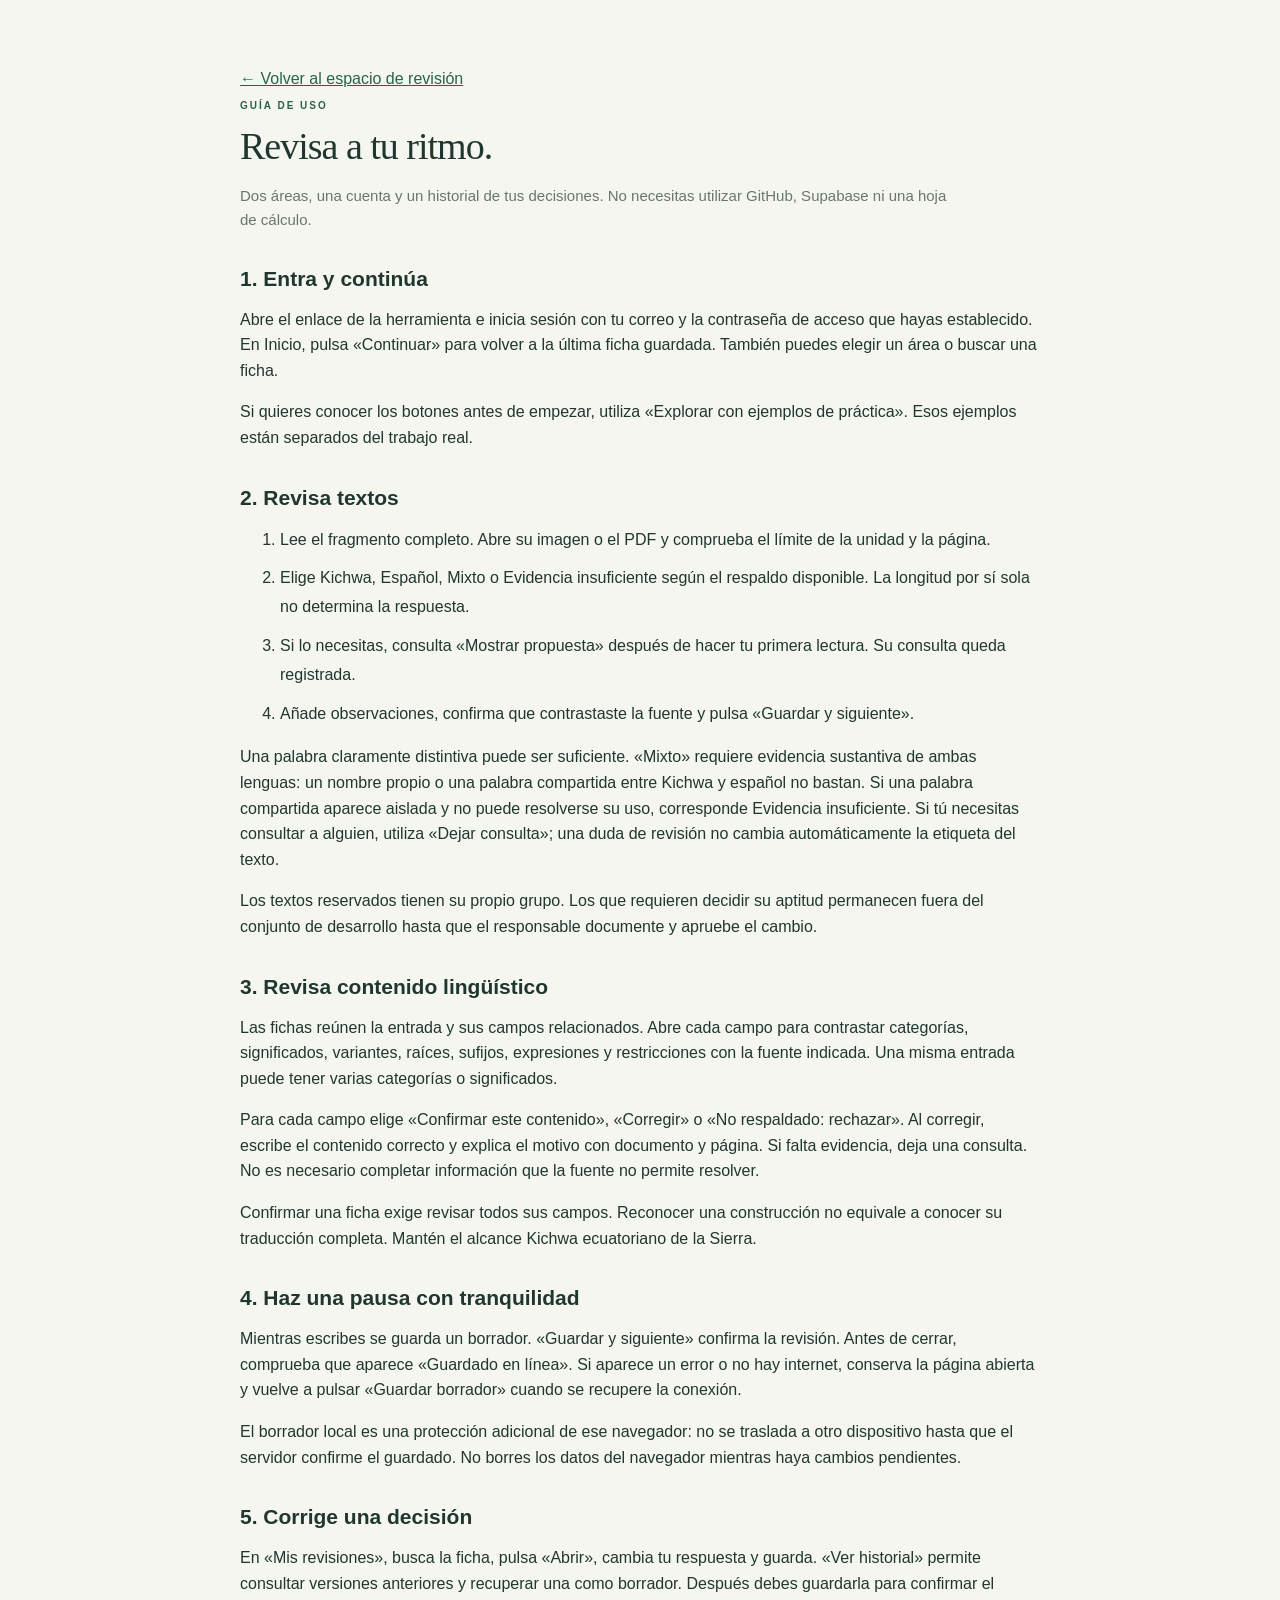
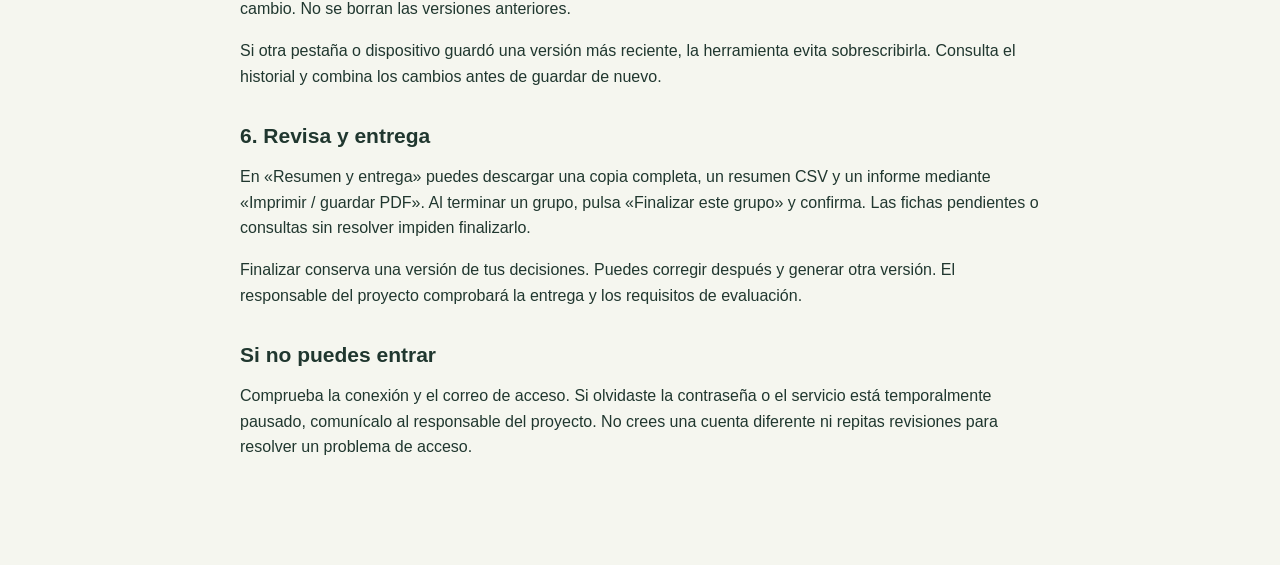
==== docs/guia.html @ c793f95c "Añadir interfaz de revisión con borradores, historial y acceso privado" ====
<!doctype html><html lang="es"><head><meta charset="utf-8"><meta name="viewport" content="width=device-width,initial-scale=1"><title>Cómo revisar · Kichwa</title><link rel="stylesheet" href="styles.css"></head><body><main class="guide"><a href="index.html">← Volver al espacio de revisión</a><p class="eyebrow">GUÍA DE USO</p><h1>Revisa a tu ritmo.</h1><p class="lead">Dos áreas, una cuenta y un historial de tus decisiones. No necesitas utilizar GitHub, Supabase ni una hoja de cálculo.</p><section><h2>1. Entra y continúa</h2><p>Abre el enlace de la herramienta e inicia sesión con tu correo y la contraseña de acceso que hayas establecido. En Inicio, pulsa «Continuar» para volver a la última ficha guardada. También puedes elegir un área o buscar una ficha.</p><p>Si quieres conocer los botones antes de empezar, utiliza «Explorar con ejemplos de práctica». Esos ejemplos están separados del trabajo real.</p></section><section><h2>2. Revisa textos</h2><ol><li>Lee el fragmento completo. Abre su imagen o el PDF y comprueba el límite de la unidad y la página.</li><li>Elige Kichwa, Español, Mixto o Evidencia insuficiente según el respaldo disponible. La longitud por sí sola no determina la respuesta.</li><li>Si lo necesitas, consulta «Mostrar propuesta» después de hacer tu primera lectura. Su consulta queda registrada.</li><li>Añade observaciones, confirma que contrastaste la fuente y pulsa «Guardar y siguiente».</li></ol><p>Una palabra claramente distintiva puede ser suficiente. «Mixto» requiere evidencia sustantiva de ambas lenguas: un nombre propio o una palabra compartida entre Kichwa y español no bastan. Si una palabra compartida aparece aislada y no puede resolverse su uso, corresponde Evidencia insuficiente. Si tú necesitas consultar a alguien, utiliza «Dejar consulta»; una duda de revisión no cambia automáticamente la etiqueta del texto.</p><p>Los textos reservados tienen su propio grupo. Los que requieren decidir su aptitud permanecen fuera del conjunto de desarrollo hasta que el responsable documente y apruebe el cambio.</p></section><section><h2>3. Revisa contenido lingüístico</h2><p>Las fichas reúnen la entrada y sus campos relacionados. Abre cada campo para contrastar categorías, significados, variantes, raíces, sufijos, expresiones y restricciones con la fuente indicada. Una misma entrada puede tener varias categorías o significados.</p><p>Para cada campo elige «Confirmar este contenido», «Corregir» o «No respaldado: rechazar». Al corregir, escribe el contenido correcto y explica el motivo con documento y página. Si falta evidencia, deja una consulta. No es necesario completar información que la fuente no permite resolver.</p><p>Confirmar una ficha exige revisar todos sus campos. Reconocer una construcción no equivale a conocer su traducción completa. Mantén el alcance Kichwa ecuatoriano de la Sierra.</p></section><section><h2>4. Haz una pausa con tranquilidad</h2><p>Mientras escribes se guarda un borrador. «Guardar y siguiente» confirma la revisión. Antes de cerrar, comprueba que aparece «Guardado en línea». Si aparece un error o no hay internet, conserva la página abierta y vuelve a pulsar «Guardar borrador» cuando se recupere la conexión.</p><p>El borrador local es una protección adicional de ese navegador: no se traslada a otro dispositivo hasta que el servidor confirme el guardado. No borres los datos del navegador mientras haya cambios pendientes.</p></section><section><h2>5. Corrige una decisión</h2><p>En «Mis revisiones», busca la ficha, pulsa «Abrir», cambia tu respuesta y guarda. «Ver historial» permite consultar versiones anteriores y recuperar una como borrador. Después debes guardarla para confirmar el cambio. No se borran las versiones anteriores.</p><p>Si otra pestaña o dispositivo guardó una versión más reciente, la herramienta evita sobrescribirla. Consulta el historial y combina los cambios antes de guardar de nuevo.</p></section><section><h2>6. Revisa y entrega</h2><p>En «Resumen y entrega» puedes descargar una copia completa, un resumen CSV y un informe mediante «Imprimir / guardar PDF». Al terminar un grupo, pulsa «Finalizar este grupo» y confirma. Las fichas pendientes o consultas sin resolver impiden finalizarlo.</p><p>Finalizar conserva una versión de tus decisiones. Puedes corregir después y generar otra versión. El responsable del proyecto comprobará la entrega y los requisitos de evaluación.</p></section><section><h2>Si no puedes entrar</h2><p>Comprueba la conexión y el correo de acceso. Si olvidaste la contraseña o el servicio está temporalmente pausado, comunícalo al responsable del proyecto. No crees una cuenta diferente ni repitas revisiones para resolver un problema de acceso.</p></section></main></body></html>
---- docs/styles.css ----
@import url('./type.css');
:root{--ink:#20372f;--muted:#68776e;--green:#28624d;--mint:#eaf1ea;--line:#dce3d9;--paper:#fffefb;--bg:#f5f6ef;--amber:#91612a;--danger:#a43b3b;font-family:Segoe UI,Arial,sans-serif;color:var(--ink);background:var(--bg);font-synthesis:none}*{box-sizing:border-box}body{margin:0}button,input,select,textarea{font:inherit}button,a,input,select,textarea{touch-action:manipulation}button{cursor:pointer}button:disabled{opacity:.55;cursor:wait}button:focus-visible,a:focus-visible,input:focus-visible,textarea:focus-visible,select:focus-visible{outline:3px solid #c09444;outline-offset:3px}button{border:1px solid var(--line);background:white;border-radius:9px;padding:11px 17px;color:var(--ink);font-weight:600}button:hover:not(:disabled){background:#edf1e8}a{color:var(--green)}.skip{position:absolute;top:-70px;padding:14px;background:white;z-index:20}.skip:focus{top:0}.app-shell{display:grid;grid-template-columns:250px 1fr;min-height:100vh}.sidebar{background:#fdfdf7;border-right:1px solid var(--line);padding:36px 22px;display:flex;flex-direction:column;position:sticky;top:0;height:100vh}.brand{display:flex;gap:12px;align-items:center;font-size:25px;font-weight:650;letter-spacing:-1px}.brand small{display:block;font-size:9px;letter-spacing:1.8px;color:var(--muted);margin-top:5px}.brand-mark{background:var(--green);color:#fffce9;font-family:Georgia,serif;font-size:32px;padding:5px 11px;border-radius:14px 3px 14px 3px}.side-label{font-size:10px;letter-spacing:1.5px;color:var(--muted);margin:50px 8px 14px}nav{display:grid;gap:7px}.nav{display:flex;align-items:center;text-align:left;gap:12px;border:0;background:none;font-size:16px;min-height:46px;padding:12px}.nav span{font-size:13px;line-height:1.5}.nav.active{background:var(--mint);color:var(--green)}.sidebar-bottom{margin-top:auto;font-size:12px;line-height:1.8;color:var(--muted);padding:25px 8px 0}.sidebar-bottom a{display:flex;justify-content:space-between;padding:15px 0;border-top:1px solid var(--line);text-decoration:none;font-weight:600}.sidebar-bottom button{width:100%;font-size:12px}.workspace{min-width:0}.topbar{min-height:78px;padding:20px 42px;border-bottom:1px solid var(--line);display:flex;gap:14px;align-items:center;justify-content:space-between;font-size:12px;color:var(--muted);background:#ffffff77}.status-wrap{display:flex;gap:20px;align-items:center;flex-wrap:wrap}#save-status{color:var(--green);font-weight:600}#save-status.error{color:var(--danger)}main{max-width:1450px;margin:auto;padding:44px 42px 60px}h1{font-family:Georgia,serif;font-weight:400;font-size:38px;letter-spacing:-1px;line-height:1.2;margin:8px 0 14px}h2{font-size:21px;font-weight:600;margin:0 0 15px}h3{font-size:16px;margin:0 0 12px}p{line-height:1.6}.eyebrow{font-size:10px;letter-spacing:2px;text-transform:uppercase;color:var(--green);font-weight:700}.lead{color:var(--muted);font-size:15px;max-width:720px;margin:0 0 30px}.hero{display:flex;justify-content:space-between;gap:30px;align-items:center;margin-bottom:30px}.hero-decoration{height:110px;width:110px;flex-shrink:0;border-radius:50%;border:1px solid #a3b79f;position:relative;background:repeating-linear-gradient(135deg,transparent 0 13px,#bdcbb444 14px 15px)}.hero-decoration:after{content:'✓';position:absolute;font-size:48px;top:19px;left:36px;color:var(--green)}.cards{display:grid;grid-template-columns:1fr 1fr;gap:22px}.card{background:var(--paper);border:1px solid var(--line);border-radius:15px;padding:27px}.work-card{position:relative;min-height:256px;display:flex;flex-direction:column}.work-card .card-icon{width:43px;height:43px;display:grid;place-items:center;background:var(--mint);border-radius:11px;color:var(--green);font:24px Georgia;margin-bottom:22px}.work-card p{font-size:14px;color:var(--muted);margin:0 0 24px;max-width:400px}.work-card button{align-self:flex-start;margin-top:auto}.primary{background:var(--green);color:white;border-color:var(--green)}.primary:hover:not(:disabled){background:#174b39}.secondary{background:transparent}.subtle{border:0;background:none;font-size:13px;padding:8px;color:var(--green)}.metrics{display:flex;gap:38px;padding:25px 0;margin:10px 0 23px;border-bottom:1px solid var(--line);flex-wrap:wrap}.metric strong{font-size:29px;font-weight:500;display:block}.metric span{color:var(--muted);font-size:12px}.resume{margin-top:24px;display:flex;justify-content:space-between;align-items:center;gap:20px;background:#e8eee1}.resume p{font-size:13px;color:var(--muted);margin:5px 0 0}.pill{font-size:11px;padding:5px 9px;border-radius:30px;background:var(--mint);color:var(--green);white-space:nowrap}.pill.warning{background:#f5ebd8;color:var(--amber)}.toolbar{display:flex;gap:12px;align-items:end;flex-wrap:wrap;margin:23px 0}.toolbar label{font-size:12px;color:var(--muted)}input,select,textarea{border:1px solid #cbd5c8;border-radius:8px;background:white;padding:11px;color:var(--ink);max-width:100%}label input,label select{display:block;margin-top:6px;width:100%}.toolbar label:first-child{flex:1;min-width:200px}textarea{width:100%;min-height:96px;resize:vertical;line-height:1.6}table{width:100%;border-collapse:collapse;font-size:13px;text-align:left}th{color:var(--muted);font-weight:500;background:#f4f5ee}th,td{padding:14px 16px;border-bottom:1px solid var(--line)}td:first-child{font-weight:600}.table-wrap{overflow:auto;border:1px solid var(--line);border-radius:12px;background:var(--paper)}.review-head{display:flex;justify-content:space-between;align-items:center;gap:15px;margin:0 0 22px}.review-grid{display:grid;grid-template-columns:minmax(0,1.1fr) minmax(320px,.9fr);gap:23px;align-items:start}.fragment{font-family:Georgia,serif;font-size:23px;line-height:1.7;white-space:pre-wrap;overflow-wrap:anywhere;border-left:3px solid #d9b773;padding:13px 0 13px 20px;margin:22px 0}.source-meta{font-size:12px;color:var(--muted);line-height:1.8}.evidence{width:100%;max-height:460px;object-fit:contain;background:white;border:1px solid var(--line);margin-top:15px;cursor:zoom-in}fieldset{border:0;padding:0;margin:20px 0}legend{font-weight:600;font-size:14px;margin-bottom:14px}.choices{display:grid;grid-template-columns:1fr 1fr;gap:9px}.choice{display:flex;align-items:center;gap:9px;padding:13px 10px;border:1px solid var(--line);border-radius:8px;font-size:13px;cursor:pointer}.choice:has(input:checked){background:var(--mint);border-color:var(--green)}.choice input{margin:0;width:16px;height:16px;accent-color:var(--green)}.hint{font-size:12px;color:var(--muted);line-height:1.7}.check{display:flex;align-items:start;gap:10px;font-size:13px;line-height:1.6;margin:18px 0}.check input{margin-top:4px;accent-color:var(--green)}.review-actions{display:flex;flex-wrap:wrap;gap:9px;margin-top:22px;border-top:1px solid var(--line);padding-top:20px}.proposal{margin-top:17px;padding:14px;background:#f5f2e6;border-radius:9px;font-size:13px}.empty{text-align:center;padding:55px 20px}.empty p{color:var(--muted)}.progress{height:6px;background:#e3e9dd;border-radius:20px;margin:12px 0;overflow:hidden}.progress span{display:block;background:var(--green);height:100%;width:var(--progress,0)}.component{border:1px solid var(--line);border-radius:10px;margin:12px 0;overflow:hidden}.component summary{padding:16px;cursor:pointer;font-size:13px;background:#f9faf4;font-weight:600}.component .inner{padding:16px}.fields{display:grid;grid-template-columns:minmax(100px,.35fr) 1fr;font-size:12px;gap:9px 15px;margin:0 0 18px;overflow-wrap:anywhere}.fields dt{color:var(--muted)}.fields dd{margin:0;white-space:pre-wrap}.component label{font-size:12px;display:block;margin:12px 0 5px}.login{max-width:460px;margin:30px auto}.login label{display:block;font-size:13px;margin:20px 0}.login button{width:100%}.banner,#alert{padding:15px 22px;border-left:4px solid #c39a4b;background:#fcf0d9;color:#65481d;font-size:13px;line-height:1.6}#alert{margin:15px 42px 0}footer{margin:0 42px;padding:20px 0;border-top:1px solid var(--line);display:flex;justify-content:space-between;font-size:11px;color:var(--muted)}dialog{border:1px solid var(--line);border-radius:16px;max-width:850px;width:90%;max-height:85vh;padding:28px;color:var(--ink)}dialog::backdrop{background:#172c2666}dialog img{max-width:100%}dialog p{font-size:13px}.history-row{padding:15px 0;border-bottom:1px solid var(--line)}.history-row pre{white-space:pre-wrap;font-size:12px}.loading{padding:50px;font-size:16px;color:var(--muted)}.hidden,[hidden]{display:none!important}.row-buttons{display:flex;gap:8px}.notice{color:var(--amber);font-size:13px}.pagination{display:flex;justify-content:space-between;align-items:center;margin-top:20px;font-size:13px}.guide{max-width:860px;margin:40px auto;padding:30px}.guide section{margin:35px 0}.guide li{line-height:1.8;margin:10px 0}.report-actions{display:flex;gap:12px;flex-wrap:wrap;margin:24px 0}
@media(max-width:1080px){.app-shell{grid-template-columns:210px 1fr}.sidebar{padding:28px 14px}main{padding:30px 25px}.topbar{padding:20px 25px}.review-grid{grid-template-columns:1fr}.cards{gap:16px}.card{padding:22px}.hero-decoration{display:none}}
@media(max-width:700px){.app-shell{display:block}.sidebar{position:static;height:auto;padding:18px;border-right:0;border-bottom:1px solid var(--line)}.brand{font-size:21px}.side-label,.sidebar-bottom p{display:none}nav{display:flex;overflow:auto;margin-top:16px;gap:5px}.nav{min-width:100px;padding:9px;justify-content:center}.nav span{font-size:11px}.sidebar-bottom{display:flex;padding:10px 0 0;gap:20px;align-items:center}.sidebar-bottom a{padding:0;border:0}.sidebar-bottom button{width:auto;padding:5px 10px}.topbar{padding:14px 18px;align-items:start}.status-wrap{gap:8px;justify-content:end}.topbar #identity{display:none}main{padding:26px 18px}.cards{grid-template-columns:1fr}.hero{margin-bottom:15px}h1{font-size:32px}.metrics{gap:22px}.metric strong{font-size:25px}.card{padding:20px}.review-head{align-items:start;flex-direction:column}.fragment{font-size:21px}.choices{grid-template-columns:1fr 1fr}.fields{grid-template-columns:1fr;gap:4px}.fields dd{margin-bottom:10px}.review-actions button{flex:1}.resume{align-items:start;flex-direction:column}footer{margin:0 18px;gap:12px}footer span{max-width:160px;text-align:right}#alert{margin:15px 18px}.guide{padding:15px}.table-wrap td,.table-wrap th{padding:12px}}
@media print{.sidebar,.topbar,footer,button,.report-actions,.toolbar,#alert{display:none!important}.app-shell{display:block}main{padding:0;max-width:none}.card{break-inside:avoid}.table-wrap{overflow:visible}body{background:white;color:black}h1{font-size:27px}.cards{display:block}.card{margin:15px 0}a{color:black}}
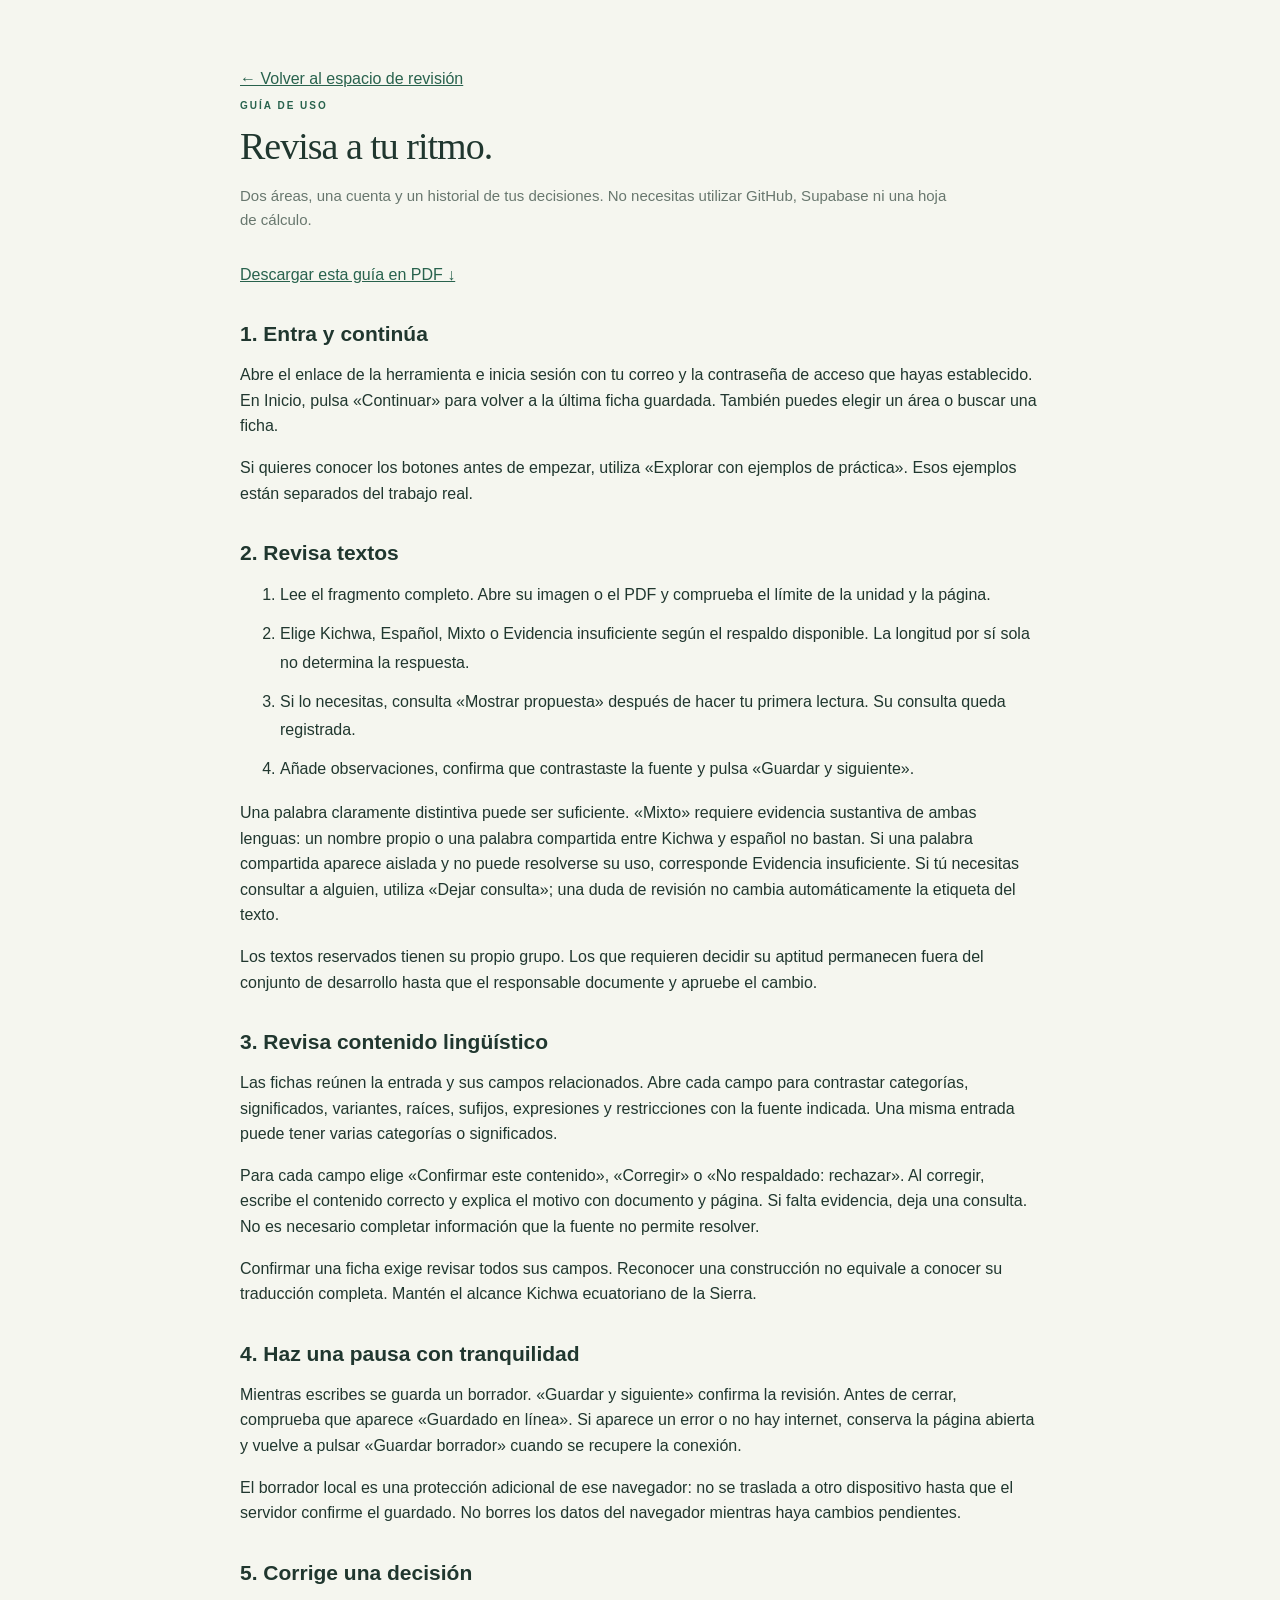
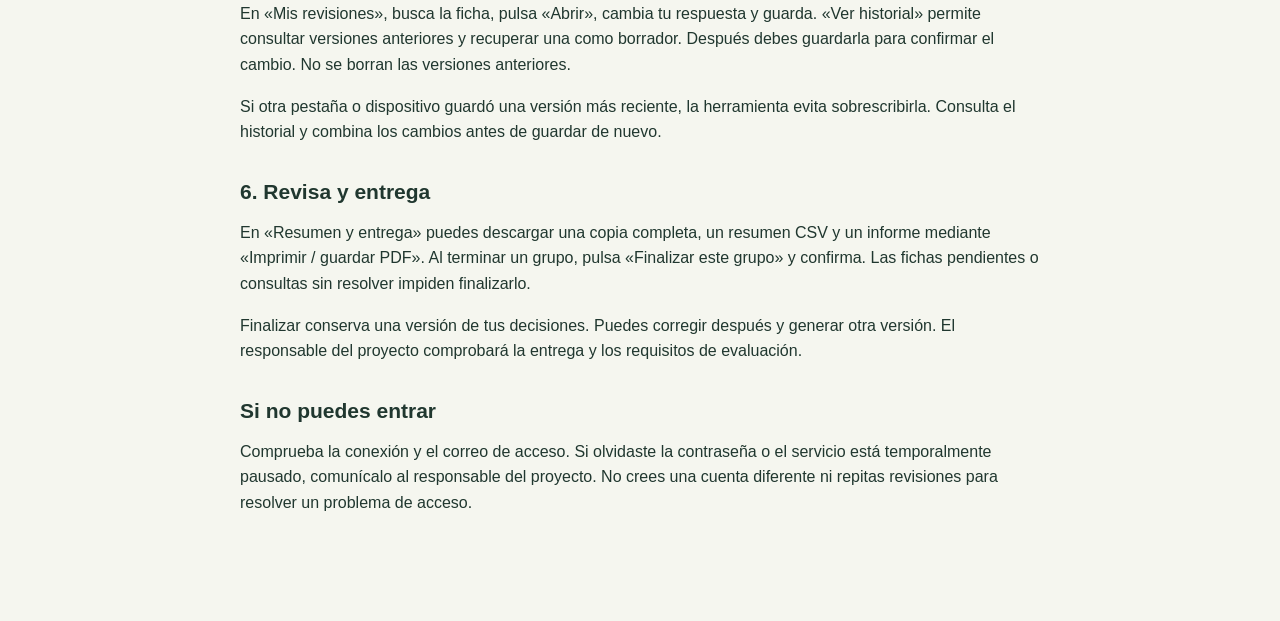
==== commit 7da83d8a: "Publicar guía PDF y documentación de la herramienta" ====
--- a/docs/guia.html
+++ b/docs/guia.html
@@ -1 +1 @@
-<!doctype html><html lang="es"><head><meta charset="utf-8"><meta name="viewport" content="width=device-width,initial-scale=1"><title>Cómo revisar · Kichwa</title><link rel="stylesheet" href="styles.css"></head><body><main class="guide"><a href="index.html">← Volver al espacio de revisión</a><p class="eyebrow">GUÍA DE USO</p><h1>Revisa a tu ritmo.</h1><p class="lead">Dos áreas, una cuenta y un historial de tus decisiones. No necesitas utilizar GitHub, Supabase ni una hoja de cálculo.</p><section><h2>1. Entra y continúa</h2><p>Abre el enlace de la herramienta e inicia sesión con tu correo y la contraseña de acceso que hayas establecido. En Inicio, pulsa «Continuar» para volver a la última ficha guardada. También puedes elegir un área o buscar una ficha.</p><p>Si quieres conocer los botones antes de empezar, utiliza «Explorar con ejemplos de práctica». Esos ejemplos están separados del trabajo real.</p></section><section><h2>2. Revisa textos</h2><ol><li>Lee el fragmento completo. Abre su imagen o el PDF y comprueba el límite de la unidad y la página.</li><li>Elige Kichwa, Español, Mixto o Evidencia insuficiente según el respaldo disponible. La longitud por sí sola no determina la respuesta.</li><li>Si lo necesitas, consulta «Mostrar propuesta» después de hacer tu primera lectura. Su consulta queda registrada.</li><li>Añade observaciones, confirma que contrastaste la fuente y pulsa «Guardar y siguiente».</li></ol><p>Una palabra claramente distintiva puede ser suficiente. «Mixto» requiere evidencia sustantiva de ambas lenguas: un nombre propio o una palabra compartida entre Kichwa y español no bastan. Si una palabra compartida aparece aislada y no puede resolverse su uso, corresponde Evidencia insuficiente. Si tú necesitas consultar a alguien, utiliza «Dejar consulta»; una duda de revisión no cambia automáticamente la etiqueta del texto.</p><p>Los textos reservados tienen su propio grupo. Los que requieren decidir su aptitud permanecen fuera del conjunto de desarrollo hasta que el responsable documente y apruebe el cambio.</p></section><section><h2>3. Revisa contenido lingüístico</h2><p>Las fichas reúnen la entrada y sus campos relacionados. Abre cada campo para contrastar categorías, significados, variantes, raíces, sufijos, expresiones y restricciones con la fuente indicada. Una misma entrada puede tener varias categorías o significados.</p><p>Para cada campo elige «Confirmar este contenido», «Corregir» o «No respaldado: rechazar». Al corregir, escribe el contenido correcto y explica el motivo con documento y página. Si falta evidencia, deja una consulta. No es necesario completar información que la fuente no permite resolver.</p><p>Confirmar una ficha exige revisar todos sus campos. Reconocer una construcción no equivale a conocer su traducción completa. Mantén el alcance Kichwa ecuatoriano de la Sierra.</p></section><section><h2>4. Haz una pausa con tranquilidad</h2><p>Mientras escribes se guarda un borrador. «Guardar y siguiente» confirma la revisión. Antes de cerrar, comprueba que aparece «Guardado en línea». Si aparece un error o no hay internet, conserva la página abierta y vuelve a pulsar «Guardar borrador» cuando se recupere la conexión.</p><p>El borrador local es una protección adicional de ese navegador: no se traslada a otro dispositivo hasta que el servidor confirme el guardado. No borres los datos del navegador mientras haya cambios pendientes.</p></section><section><h2>5. Corrige una decisión</h2><p>En «Mis revisiones», busca la ficha, pulsa «Abrir», cambia tu respuesta y guarda. «Ver historial» permite consultar versiones anteriores y recuperar una como borrador. Después debes guardarla para confirmar el cambio. No se borran las versiones anteriores.</p><p>Si otra pestaña o dispositivo guardó una versión más reciente, la herramienta evita sobrescribirla. Consulta el historial y combina los cambios antes de guardar de nuevo.</p></section><section><h2>6. Revisa y entrega</h2><p>En «Resumen y entrega» puedes descargar una copia completa, un resumen CSV y un informe mediante «Imprimir / guardar PDF». Al terminar un grupo, pulsa «Finalizar este grupo» y confirma. Las fichas pendientes o consultas sin resolver impiden finalizarlo.</p><p>Finalizar conserva una versión de tus decisiones. Puedes corregir después y generar otra versión. El responsable del proyecto comprobará la entrega y los requisitos de evaluación.</p></section><section><h2>Si no puedes entrar</h2><p>Comprueba la conexión y el correo de acceso. Si olvidaste la contraseña o el servicio está temporalmente pausado, comunícalo al responsable del proyecto. No crees una cuenta diferente ni repitas revisiones para resolver un problema de acceso.</p></section></main></body></html>
+<!doctype html><html lang="es"><head><meta charset="utf-8"><meta name="viewport" content="width=device-width,initial-scale=1"><title>Cómo revisar · Kichwa</title><link rel="stylesheet" href="styles.css"></head><body><main class="guide"><a href="index.html">← Volver al espacio de revisión</a><p class="eyebrow">GUÍA DE USO</p><h1>Revisa a tu ritmo.</h1><p class="lead">Dos áreas, una cuenta y un historial de tus decisiones. No necesitas utilizar GitHub, Supabase ni una hoja de cálculo.</p><p><a href="guia_revision.pdf" download>Descargar esta guía en PDF ↓</a></p><section><h2>1. Entra y continúa</h2><p>Abre el enlace de la herramienta e inicia sesión con tu correo y la contraseña de acceso que hayas establecido. En Inicio, pulsa «Continuar» para volver a la última ficha guardada. También puedes elegir un área o buscar una ficha.</p><p>Si quieres conocer los botones antes de empezar, utiliza «Explorar con ejemplos de práctica». Esos ejemplos están separados del trabajo real.</p></section><section><h2>2. Revisa textos</h2><ol><li>Lee el fragmento completo. Abre su imagen o el PDF y comprueba el límite de la unidad y la página.</li><li>Elige Kichwa, Español, Mixto o Evidencia insuficiente según el respaldo disponible. La longitud por sí sola no determina la respuesta.</li><li>Si lo necesitas, consulta «Mostrar propuesta» después de hacer tu primera lectura. Su consulta queda registrada.</li><li>Añade observaciones, confirma que contrastaste la fuente y pulsa «Guardar y siguiente».</li></ol><p>Una palabra claramente distintiva puede ser suficiente. «Mixto» requiere evidencia sustantiva de ambas lenguas: un nombre propio o una palabra compartida entre Kichwa y español no bastan. Si una palabra compartida aparece aislada y no puede resolverse su uso, corresponde Evidencia insuficiente. Si tú necesitas consultar a alguien, utiliza «Dejar consulta»; una duda de revisión no cambia automáticamente la etiqueta del texto.</p><p>Los textos reservados tienen su propio grupo. Los que requieren decidir su aptitud permanecen fuera del conjunto de desarrollo hasta que el responsable documente y apruebe el cambio.</p></section><section><h2>3. Revisa contenido lingüístico</h2><p>Las fichas reúnen la entrada y sus campos relacionados. Abre cada campo para contrastar categorías, significados, variantes, raíces, sufijos, expresiones y restricciones con la fuente indicada. Una misma entrada puede tener varias categorías o significados.</p><p>Para cada campo elige «Confirmar este contenido», «Corregir» o «No respaldado: rechazar». Al corregir, escribe el contenido correcto y explica el motivo con documento y página. Si falta evidencia, deja una consulta. No es necesario completar información que la fuente no permite resolver.</p><p>Confirmar una ficha exige revisar todos sus campos. Reconocer una construcción no equivale a conocer su traducción completa. Mantén el alcance Kichwa ecuatoriano de la Sierra.</p></section><section><h2>4. Haz una pausa con tranquilidad</h2><p>Mientras escribes se guarda un borrador. «Guardar y siguiente» confirma la revisión. Antes de cerrar, comprueba que aparece «Guardado en línea». Si aparece un error o no hay internet, conserva la página abierta y vuelve a pulsar «Guardar borrador» cuando se recupere la conexión.</p><p>El borrador local es una protección adicional de ese navegador: no se traslada a otro dispositivo hasta que el servidor confirme el guardado. No borres los datos del navegador mientras haya cambios pendientes.</p></section><section><h2>5. Corrige una decisión</h2><p>En «Mis revisiones», busca la ficha, pulsa «Abrir», cambia tu respuesta y guarda. «Ver historial» permite consultar versiones anteriores y recuperar una como borrador. Después debes guardarla para confirmar el cambio. No se borran las versiones anteriores.</p><p>Si otra pestaña o dispositivo guardó una versión más reciente, la herramienta evita sobrescribirla. Consulta el historial y combina los cambios antes de guardar de nuevo.</p></section><section><h2>6. Revisa y entrega</h2><p>En «Resumen y entrega» puedes descargar una copia completa, un resumen CSV y un informe mediante «Imprimir / guardar PDF». Al terminar un grupo, pulsa «Finalizar este grupo» y confirma. Las fichas pendientes o consultas sin resolver impiden finalizarlo.</p><p>Finalizar conserva una versión de tus decisiones. Puedes corregir después y generar otra versión. El responsable del proyecto comprobará la entrega y los requisitos de evaluación.</p></section><section><h2>Si no puedes entrar</h2><p>Comprueba la conexión y el correo de acceso. Si olvidaste la contraseña o el servicio está temporalmente pausado, comunícalo al responsable del proyecto. No crees una cuenta diferente ni repitas revisiones para resolver un problema de acceso.</p></section></main></body></html>
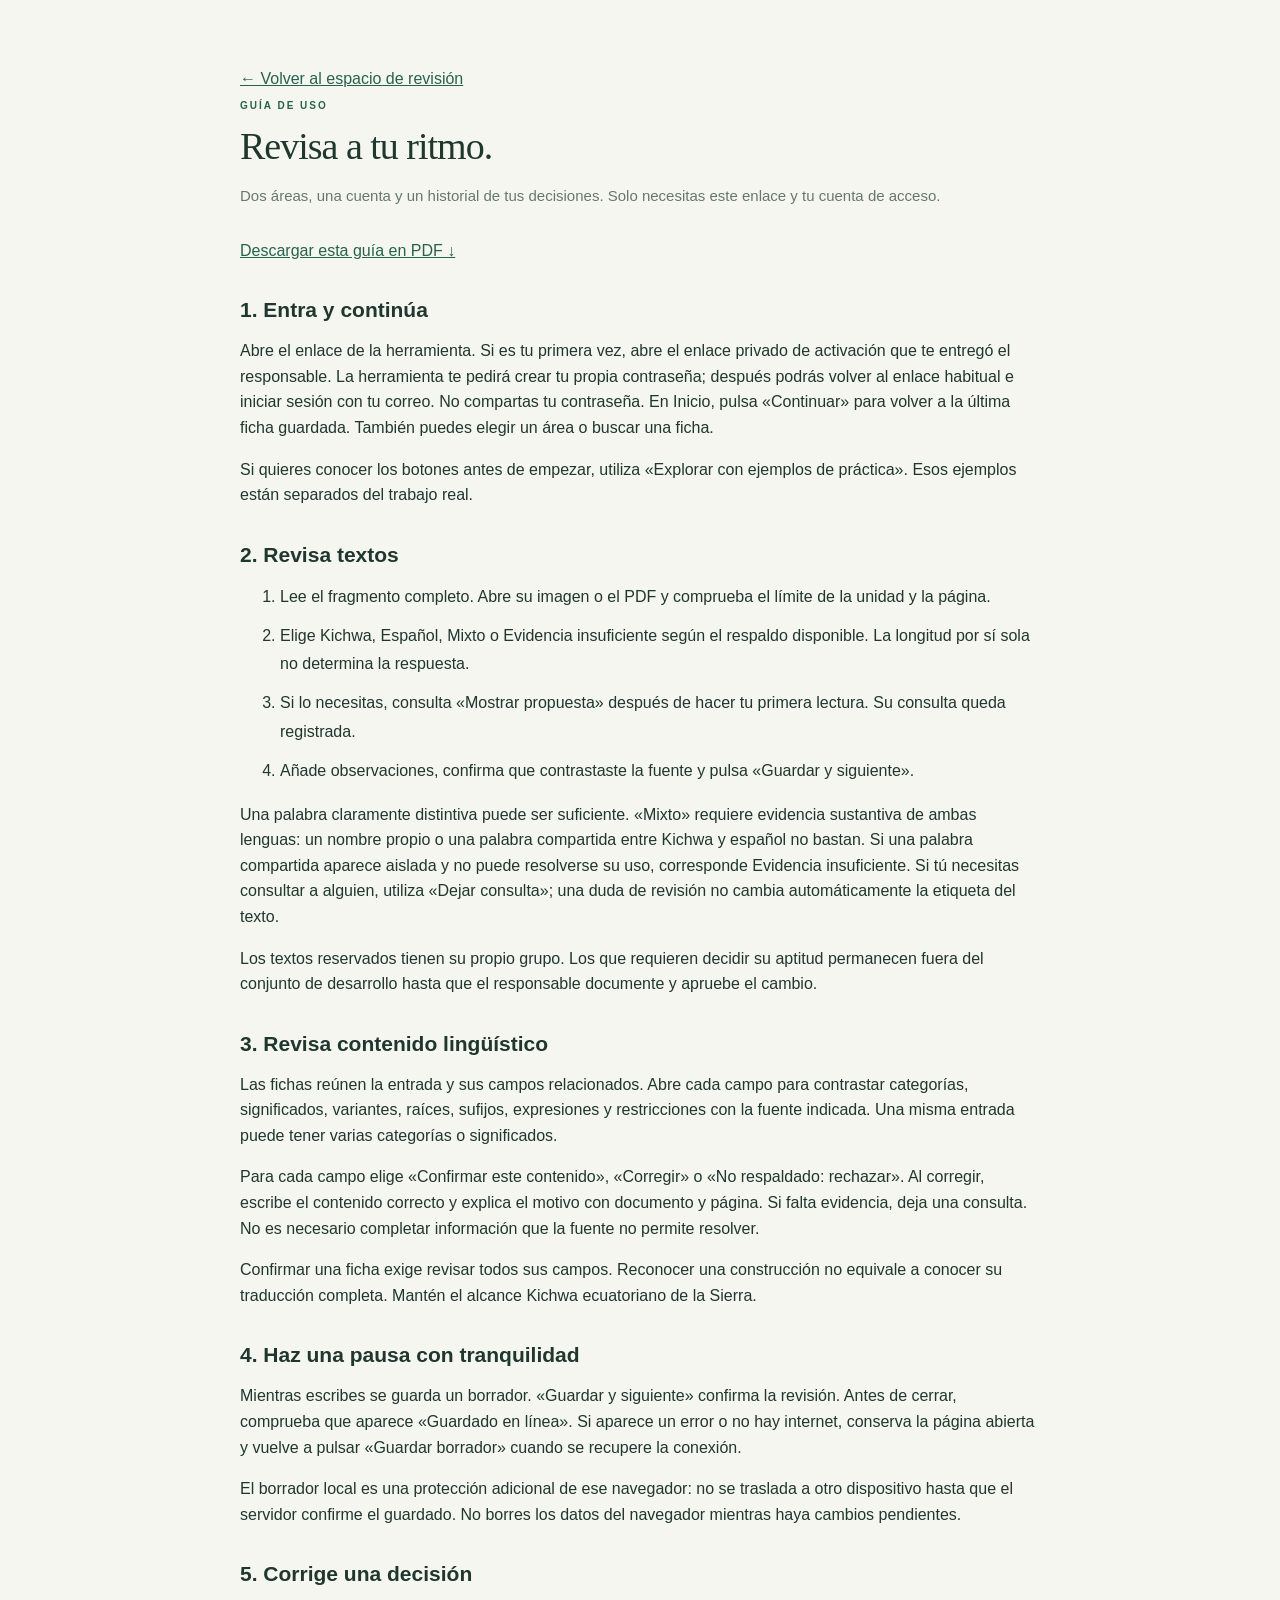
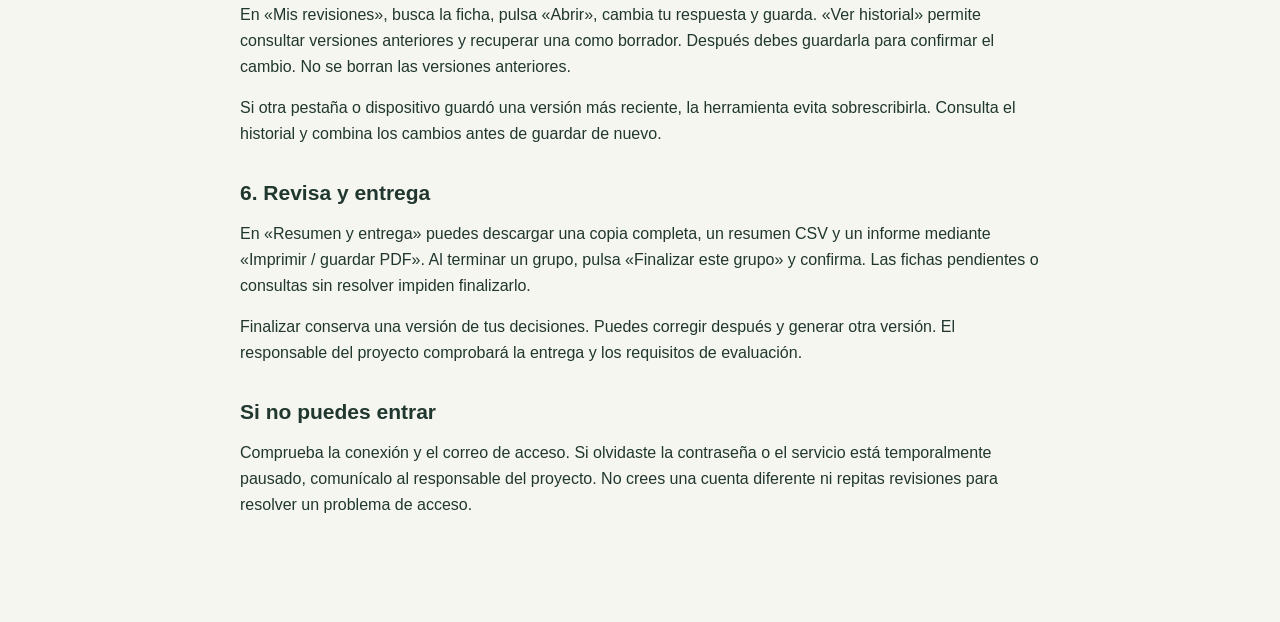
==== commit 10131ef8: "Preparar activación privada y guía actualizada" ====
--- a/docs/guia.html
+++ b/docs/guia.html
@@ -1 +1 @@
-<!doctype html><html lang="es"><head><meta charset="utf-8"><meta name="viewport" content="width=device-width,initial-scale=1"><title>Cómo revisar · Kichwa</title><link rel="stylesheet" href="styles.css"></head><body><main class="guide"><a href="index.html">← Volver al espacio de revisión</a><p class="eyebrow">GUÍA DE USO</p><h1>Revisa a tu ritmo.</h1><p class="lead">Dos áreas, una cuenta y un historial de tus decisiones. No necesitas utilizar GitHub, Supabase ni una hoja de cálculo.</p><p><a href="guia_revision.pdf" download>Descargar esta guía en PDF ↓</a></p><section><h2>1. Entra y continúa</h2><p>Abre el enlace de la herramienta e inicia sesión con tu correo y la contraseña de acceso que hayas establecido. En Inicio, pulsa «Continuar» para volver a la última ficha guardada. También puedes elegir un área o buscar una ficha.</p><p>Si quieres conocer los botones antes de empezar, utiliza «Explorar con ejemplos de práctica». Esos ejemplos están separados del trabajo real.</p></section><section><h2>2. Revisa textos</h2><ol><li>Lee el fragmento completo. Abre su imagen o el PDF y comprueba el límite de la unidad y la página.</li><li>Elige Kichwa, Español, Mixto o Evidencia insuficiente según el respaldo disponible. La longitud por sí sola no determina la respuesta.</li><li>Si lo necesitas, consulta «Mostrar propuesta» después de hacer tu primera lectura. Su consulta queda registrada.</li><li>Añade observaciones, confirma que contrastaste la fuente y pulsa «Guardar y siguiente».</li></ol><p>Una palabra claramente distintiva puede ser suficiente. «Mixto» requiere evidencia sustantiva de ambas lenguas: un nombre propio o una palabra compartida entre Kichwa y español no bastan. Si una palabra compartida aparece aislada y no puede resolverse su uso, corresponde Evidencia insuficiente. Si tú necesitas consultar a alguien, utiliza «Dejar consulta»; una duda de revisión no cambia automáticamente la etiqueta del texto.</p><p>Los textos reservados tienen su propio grupo. Los que requieren decidir su aptitud permanecen fuera del conjunto de desarrollo hasta que el responsable documente y apruebe el cambio.</p></section><section><h2>3. Revisa contenido lingüístico</h2><p>Las fichas reúnen la entrada y sus campos relacionados. Abre cada campo para contrastar categorías, significados, variantes, raíces, sufijos, expresiones y restricciones con la fuente indicada. Una misma entrada puede tener varias categorías o significados.</p><p>Para cada campo elige «Confirmar este contenido», «Corregir» o «No respaldado: rechazar». Al corregir, escribe el contenido correcto y explica el motivo con documento y página. Si falta evidencia, deja una consulta. No es necesario completar información que la fuente no permite resolver.</p><p>Confirmar una ficha exige revisar todos sus campos. Reconocer una construcción no equivale a conocer su traducción completa. Mantén el alcance Kichwa ecuatoriano de la Sierra.</p></section><section><h2>4. Haz una pausa con tranquilidad</h2><p>Mientras escribes se guarda un borrador. «Guardar y siguiente» confirma la revisión. Antes de cerrar, comprueba que aparece «Guardado en línea». Si aparece un error o no hay internet, conserva la página abierta y vuelve a pulsar «Guardar borrador» cuando se recupere la conexión.</p><p>El borrador local es una protección adicional de ese navegador: no se traslada a otro dispositivo hasta que el servidor confirme el guardado. No borres los datos del navegador mientras haya cambios pendientes.</p></section><section><h2>5. Corrige una decisión</h2><p>En «Mis revisiones», busca la ficha, pulsa «Abrir», cambia tu respuesta y guarda. «Ver historial» permite consultar versiones anteriores y recuperar una como borrador. Después debes guardarla para confirmar el cambio. No se borran las versiones anteriores.</p><p>Si otra pestaña o dispositivo guardó una versión más reciente, la herramienta evita sobrescribirla. Consulta el historial y combina los cambios antes de guardar de nuevo.</p></section><section><h2>6. Revisa y entrega</h2><p>En «Resumen y entrega» puedes descargar una copia completa, un resumen CSV y un informe mediante «Imprimir / guardar PDF». Al terminar un grupo, pulsa «Finalizar este grupo» y confirma. Las fichas pendientes o consultas sin resolver impiden finalizarlo.</p><p>Finalizar conserva una versión de tus decisiones. Puedes corregir después y generar otra versión. El responsable del proyecto comprobará la entrega y los requisitos de evaluación.</p></section><section><h2>Si no puedes entrar</h2><p>Comprueba la conexión y el correo de acceso. Si olvidaste la contraseña o el servicio está temporalmente pausado, comunícalo al responsable del proyecto. No crees una cuenta diferente ni repitas revisiones para resolver un problema de acceso.</p></section></main></body></html>
+<!doctype html><html lang="es"><head><meta charset="utf-8"><meta name="viewport" content="width=device-width,initial-scale=1"><title>Cómo revisar · Kichwa</title><link rel="stylesheet" href="styles.css"></head><body><main class="guide"><a href="index.html">← Volver al espacio de revisión</a><p class="eyebrow">GUÍA DE USO</p><h1>Revisa a tu ritmo.</h1><p class="lead">Dos áreas, una cuenta y un historial de tus decisiones. Solo necesitas este enlace y tu cuenta de acceso.</p><p><a href="guia_revision.pdf" download>Descargar esta guía en PDF ↓</a></p><section><h2>1. Entra y continúa</h2><p>Abre el enlace de la herramienta. Si es tu primera vez, abre el enlace privado de activación que te entregó el responsable. La herramienta te pedirá crear tu propia contraseña; después podrás volver al enlace habitual e iniciar sesión con tu correo. No compartas tu contraseña. En Inicio, pulsa «Continuar» para volver a la última ficha guardada. También puedes elegir un área o buscar una ficha.</p><p>Si quieres conocer los botones antes de empezar, utiliza «Explorar con ejemplos de práctica». Esos ejemplos están separados del trabajo real.</p></section><section><h2>2. Revisa textos</h2><ol><li>Lee el fragmento completo. Abre su imagen o el PDF y comprueba el límite de la unidad y la página.</li><li>Elige Kichwa, Español, Mixto o Evidencia insuficiente según el respaldo disponible. La longitud por sí sola no determina la respuesta.</li><li>Si lo necesitas, consulta «Mostrar propuesta» después de hacer tu primera lectura. Su consulta queda registrada.</li><li>Añade observaciones, confirma que contrastaste la fuente y pulsa «Guardar y siguiente».</li></ol><p>Una palabra claramente distintiva puede ser suficiente. «Mixto» requiere evidencia sustantiva de ambas lenguas: un nombre propio o una palabra compartida entre Kichwa y español no bastan. Si una palabra compartida aparece aislada y no puede resolverse su uso, corresponde Evidencia insuficiente. Si tú necesitas consultar a alguien, utiliza «Dejar consulta»; una duda de revisión no cambia automáticamente la etiqueta del texto.</p><p>Los textos reservados tienen su propio grupo. Los que requieren decidir su aptitud permanecen fuera del conjunto de desarrollo hasta que el responsable documente y apruebe el cambio.</p></section><section><h2>3. Revisa contenido lingüístico</h2><p>Las fichas reúnen la entrada y sus campos relacionados. Abre cada campo para contrastar categorías, significados, variantes, raíces, sufijos, expresiones y restricciones con la fuente indicada. Una misma entrada puede tener varias categorías o significados.</p><p>Para cada campo elige «Confirmar este contenido», «Corregir» o «No respaldado: rechazar». Al corregir, escribe el contenido correcto y explica el motivo con documento y página. Si falta evidencia, deja una consulta. No es necesario completar información que la fuente no permite resolver.</p><p>Confirmar una ficha exige revisar todos sus campos. Reconocer una construcción no equivale a conocer su traducción completa. Mantén el alcance Kichwa ecuatoriano de la Sierra.</p></section><section><h2>4. Haz una pausa con tranquilidad</h2><p>Mientras escribes se guarda un borrador. «Guardar y siguiente» confirma la revisión. Antes de cerrar, comprueba que aparece «Guardado en línea». Si aparece un error o no hay internet, conserva la página abierta y vuelve a pulsar «Guardar borrador» cuando se recupere la conexión.</p><p>El borrador local es una protección adicional de ese navegador: no se traslada a otro dispositivo hasta que el servidor confirme el guardado. No borres los datos del navegador mientras haya cambios pendientes.</p></section><section><h2>5. Corrige una decisión</h2><p>En «Mis revisiones», busca la ficha, pulsa «Abrir», cambia tu respuesta y guarda. «Ver historial» permite consultar versiones anteriores y recuperar una como borrador. Después debes guardarla para confirmar el cambio. No se borran las versiones anteriores.</p><p>Si otra pestaña o dispositivo guardó una versión más reciente, la herramienta evita sobrescribirla. Consulta el historial y combina los cambios antes de guardar de nuevo.</p></section><section><h2>6. Revisa y entrega</h2><p>En «Resumen y entrega» puedes descargar una copia completa, un resumen CSV y un informe mediante «Imprimir / guardar PDF». Al terminar un grupo, pulsa «Finalizar este grupo» y confirma. Las fichas pendientes o consultas sin resolver impiden finalizarlo.</p><p>Finalizar conserva una versión de tus decisiones. Puedes corregir después y generar otra versión. El responsable del proyecto comprobará la entrega y los requisitos de evaluación.</p></section><section><h2>Si no puedes entrar</h2><p>Comprueba la conexión y el correo de acceso. Si olvidaste la contraseña o el servicio está temporalmente pausado, comunícalo al responsable del proyecto. No crees una cuenta diferente ni repitas revisiones para resolver un problema de acceso.</p></section></main></body></html>
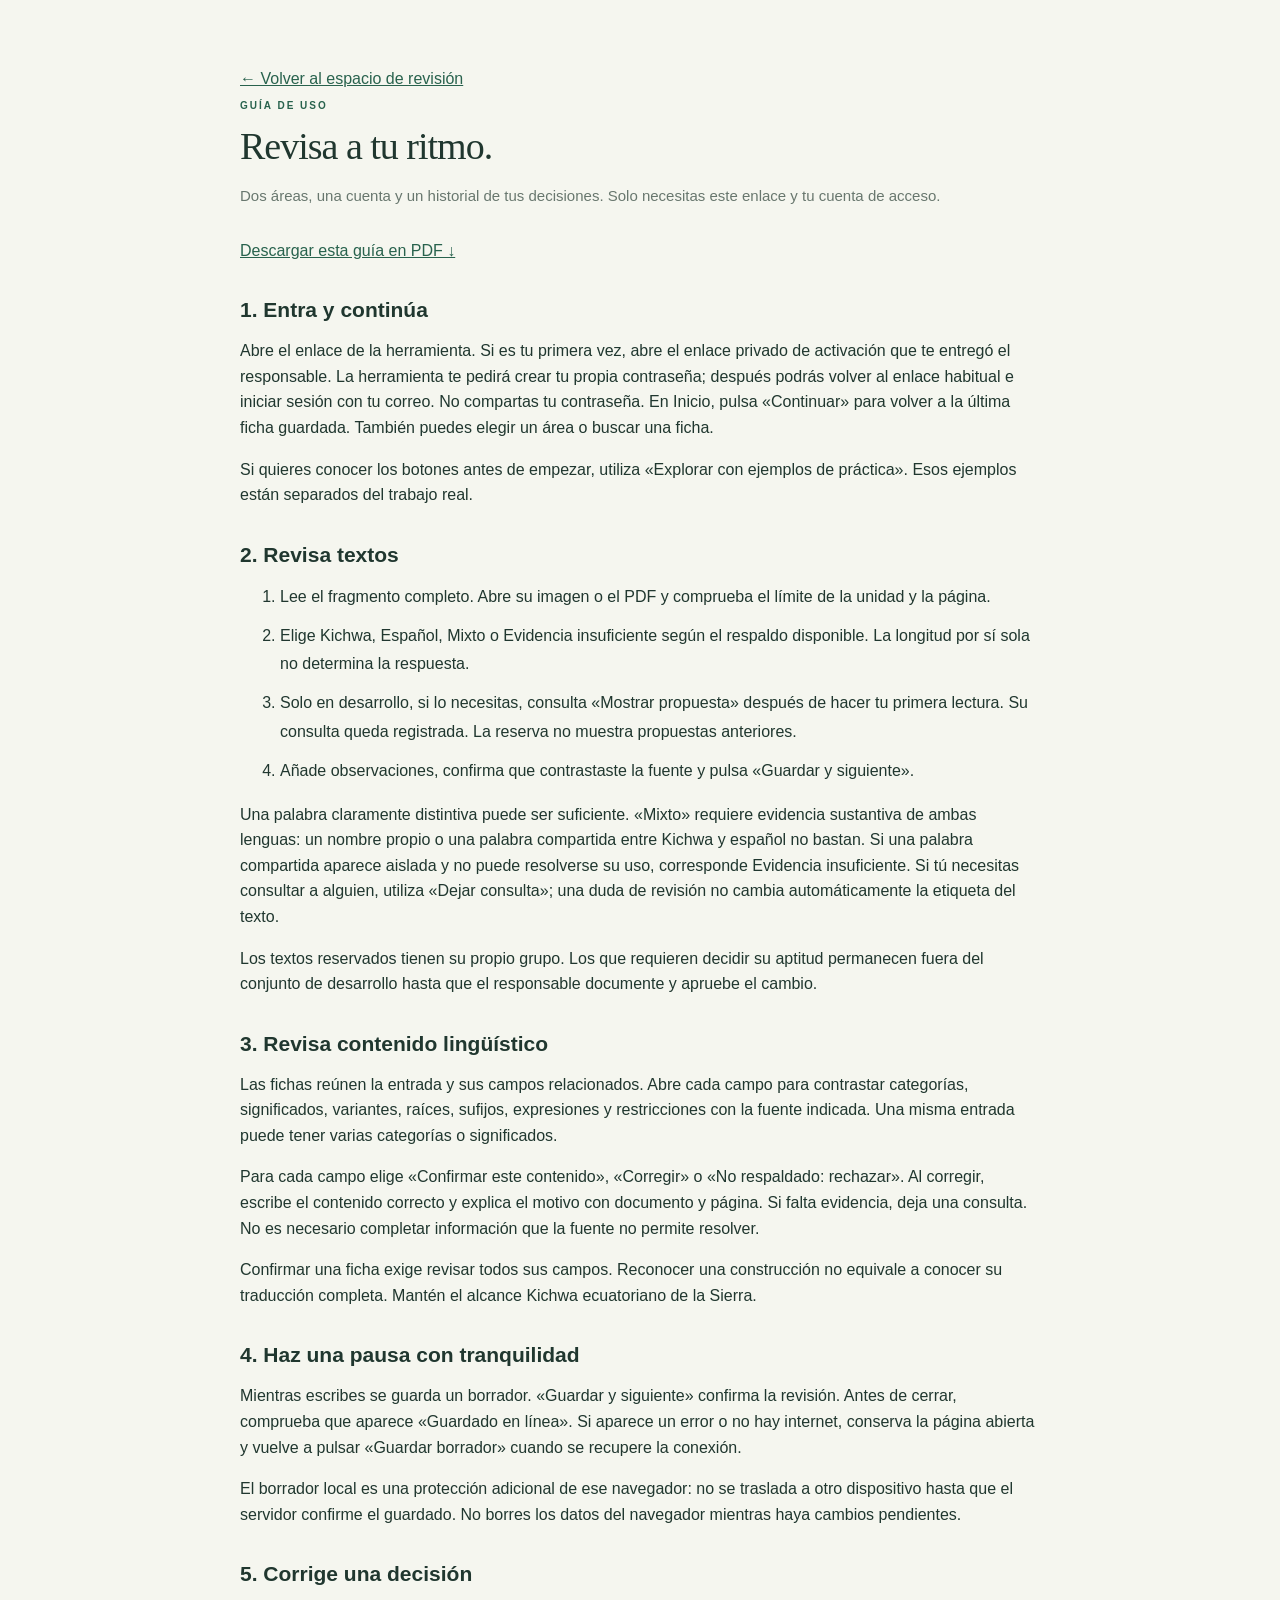
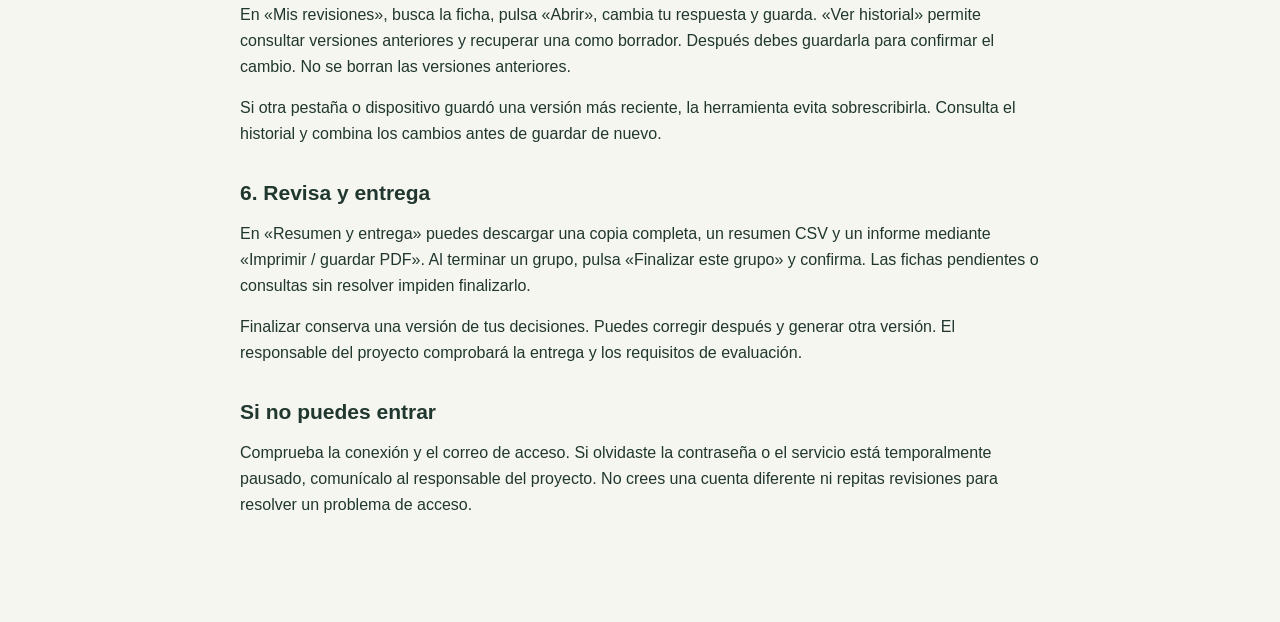
==== commit 4369ff44: "Aclara revisión ciega de la reserva en la guía" ====
--- a/docs/guia.html
+++ b/docs/guia.html
@@ -1 +1 @@
-<!doctype html><html lang="es"><head><meta charset="utf-8"><meta name="viewport" content="width=device-width,initial-scale=1"><title>Cómo revisar · Kichwa</title><link rel="stylesheet" href="styles.css"></head><body><main class="guide"><a href="index.html">← Volver al espacio de revisión</a><p class="eyebrow">GUÍA DE USO</p><h1>Revisa a tu ritmo.</h1><p class="lead">Dos áreas, una cuenta y un historial de tus decisiones. Solo necesitas este enlace y tu cuenta de acceso.</p><p><a href="guia_revision.pdf" download>Descargar esta guía en PDF ↓</a></p><section><h2>1. Entra y continúa</h2><p>Abre el enlace de la herramienta. Si es tu primera vez, abre el enlace privado de activación que te entregó el responsable. La herramienta te pedirá crear tu propia contraseña; después podrás volver al enlace habitual e iniciar sesión con tu correo. No compartas tu contraseña. En Inicio, pulsa «Continuar» para volver a la última ficha guardada. También puedes elegir un área o buscar una ficha.</p><p>Si quieres conocer los botones antes de empezar, utiliza «Explorar con ejemplos de práctica». Esos ejemplos están separados del trabajo real.</p></section><section><h2>2. Revisa textos</h2><ol><li>Lee el fragmento completo. Abre su imagen o el PDF y comprueba el límite de la unidad y la página.</li><li>Elige Kichwa, Español, Mixto o Evidencia insuficiente según el respaldo disponible. La longitud por sí sola no determina la respuesta.</li><li>Si lo necesitas, consulta «Mostrar propuesta» después de hacer tu primera lectura. Su consulta queda registrada.</li><li>Añade observaciones, confirma que contrastaste la fuente y pulsa «Guardar y siguiente».</li></ol><p>Una palabra claramente distintiva puede ser suficiente. «Mixto» requiere evidencia sustantiva de ambas lenguas: un nombre propio o una palabra compartida entre Kichwa y español no bastan. Si una palabra compartida aparece aislada y no puede resolverse su uso, corresponde Evidencia insuficiente. Si tú necesitas consultar a alguien, utiliza «Dejar consulta»; una duda de revisión no cambia automáticamente la etiqueta del texto.</p><p>Los textos reservados tienen su propio grupo. Los que requieren decidir su aptitud permanecen fuera del conjunto de desarrollo hasta que el responsable documente y apruebe el cambio.</p></section><section><h2>3. Revisa contenido lingüístico</h2><p>Las fichas reúnen la entrada y sus campos relacionados. Abre cada campo para contrastar categorías, significados, variantes, raíces, sufijos, expresiones y restricciones con la fuente indicada. Una misma entrada puede tener varias categorías o significados.</p><p>Para cada campo elige «Confirmar este contenido», «Corregir» o «No respaldado: rechazar». Al corregir, escribe el contenido correcto y explica el motivo con documento y página. Si falta evidencia, deja una consulta. No es necesario completar información que la fuente no permite resolver.</p><p>Confirmar una ficha exige revisar todos sus campos. Reconocer una construcción no equivale a conocer su traducción completa. Mantén el alcance Kichwa ecuatoriano de la Sierra.</p></section><section><h2>4. Haz una pausa con tranquilidad</h2><p>Mientras escribes se guarda un borrador. «Guardar y siguiente» confirma la revisión. Antes de cerrar, comprueba que aparece «Guardado en línea». Si aparece un error o no hay internet, conserva la página abierta y vuelve a pulsar «Guardar borrador» cuando se recupere la conexión.</p><p>El borrador local es una protección adicional de ese navegador: no se traslada a otro dispositivo hasta que el servidor confirme el guardado. No borres los datos del navegador mientras haya cambios pendientes.</p></section><section><h2>5. Corrige una decisión</h2><p>En «Mis revisiones», busca la ficha, pulsa «Abrir», cambia tu respuesta y guarda. «Ver historial» permite consultar versiones anteriores y recuperar una como borrador. Después debes guardarla para confirmar el cambio. No se borran las versiones anteriores.</p><p>Si otra pestaña o dispositivo guardó una versión más reciente, la herramienta evita sobrescribirla. Consulta el historial y combina los cambios antes de guardar de nuevo.</p></section><section><h2>6. Revisa y entrega</h2><p>En «Resumen y entrega» puedes descargar una copia completa, un resumen CSV y un informe mediante «Imprimir / guardar PDF». Al terminar un grupo, pulsa «Finalizar este grupo» y confirma. Las fichas pendientes o consultas sin resolver impiden finalizarlo.</p><p>Finalizar conserva una versión de tus decisiones. Puedes corregir después y generar otra versión. El responsable del proyecto comprobará la entrega y los requisitos de evaluación.</p></section><section><h2>Si no puedes entrar</h2><p>Comprueba la conexión y el correo de acceso. Si olvidaste la contraseña o el servicio está temporalmente pausado, comunícalo al responsable del proyecto. No crees una cuenta diferente ni repitas revisiones para resolver un problema de acceso.</p></section></main></body></html>
+<!doctype html><html lang="es"><head><meta charset="utf-8"><meta name="viewport" content="width=device-width,initial-scale=1"><title>Cómo revisar · Kichwa</title><link rel="stylesheet" href="styles.css"></head><body><main class="guide"><a href="index.html">← Volver al espacio de revisión</a><p class="eyebrow">GUÍA DE USO</p><h1>Revisa a tu ritmo.</h1><p class="lead">Dos áreas, una cuenta y un historial de tus decisiones. Solo necesitas este enlace y tu cuenta de acceso.</p><p><a href="guia_revision.pdf" download>Descargar esta guía en PDF ↓</a></p><section><h2>1. Entra y continúa</h2><p>Abre el enlace de la herramienta. Si es tu primera vez, abre el enlace privado de activación que te entregó el responsable. La herramienta te pedirá crear tu propia contraseña; después podrás volver al enlace habitual e iniciar sesión con tu correo. No compartas tu contraseña. En Inicio, pulsa «Continuar» para volver a la última ficha guardada. También puedes elegir un área o buscar una ficha.</p><p>Si quieres conocer los botones antes de empezar, utiliza «Explorar con ejemplos de práctica». Esos ejemplos están separados del trabajo real.</p></section><section><h2>2. Revisa textos</h2><ol><li>Lee el fragmento completo. Abre su imagen o el PDF y comprueba el límite de la unidad y la página.</li><li>Elige Kichwa, Español, Mixto o Evidencia insuficiente según el respaldo disponible. La longitud por sí sola no determina la respuesta.</li><li>Solo en desarrollo, si lo necesitas, consulta «Mostrar propuesta» después de hacer tu primera lectura. Su consulta queda registrada. La reserva no muestra propuestas anteriores.</li><li>Añade observaciones, confirma que contrastaste la fuente y pulsa «Guardar y siguiente».</li></ol><p>Una palabra claramente distintiva puede ser suficiente. «Mixto» requiere evidencia sustantiva de ambas lenguas: un nombre propio o una palabra compartida entre Kichwa y español no bastan. Si una palabra compartida aparece aislada y no puede resolverse su uso, corresponde Evidencia insuficiente. Si tú necesitas consultar a alguien, utiliza «Dejar consulta»; una duda de revisión no cambia automáticamente la etiqueta del texto.</p><p>Los textos reservados tienen su propio grupo. Los que requieren decidir su aptitud permanecen fuera del conjunto de desarrollo hasta que el responsable documente y apruebe el cambio.</p></section><section><h2>3. Revisa contenido lingüístico</h2><p>Las fichas reúnen la entrada y sus campos relacionados. Abre cada campo para contrastar categorías, significados, variantes, raíces, sufijos, expresiones y restricciones con la fuente indicada. Una misma entrada puede tener varias categorías o significados.</p><p>Para cada campo elige «Confirmar este contenido», «Corregir» o «No respaldado: rechazar». Al corregir, escribe el contenido correcto y explica el motivo con documento y página. Si falta evidencia, deja una consulta. No es necesario completar información que la fuente no permite resolver.</p><p>Confirmar una ficha exige revisar todos sus campos. Reconocer una construcción no equivale a conocer su traducción completa. Mantén el alcance Kichwa ecuatoriano de la Sierra.</p></section><section><h2>4. Haz una pausa con tranquilidad</h2><p>Mientras escribes se guarda un borrador. «Guardar y siguiente» confirma la revisión. Antes de cerrar, comprueba que aparece «Guardado en línea». Si aparece un error o no hay internet, conserva la página abierta y vuelve a pulsar «Guardar borrador» cuando se recupere la conexión.</p><p>El borrador local es una protección adicional de ese navegador: no se traslada a otro dispositivo hasta que el servidor confirme el guardado. No borres los datos del navegador mientras haya cambios pendientes.</p></section><section><h2>5. Corrige una decisión</h2><p>En «Mis revisiones», busca la ficha, pulsa «Abrir», cambia tu respuesta y guarda. «Ver historial» permite consultar versiones anteriores y recuperar una como borrador. Después debes guardarla para confirmar el cambio. No se borran las versiones anteriores.</p><p>Si otra pestaña o dispositivo guardó una versión más reciente, la herramienta evita sobrescribirla. Consulta el historial y combina los cambios antes de guardar de nuevo.</p></section><section><h2>6. Revisa y entrega</h2><p>En «Resumen y entrega» puedes descargar una copia completa, un resumen CSV y un informe mediante «Imprimir / guardar PDF». Al terminar un grupo, pulsa «Finalizar este grupo» y confirma. Las fichas pendientes o consultas sin resolver impiden finalizarlo.</p><p>Finalizar conserva una versión de tus decisiones. Puedes corregir después y generar otra versión. El responsable del proyecto comprobará la entrega y los requisitos de evaluación.</p></section><section><h2>Si no puedes entrar</h2><p>Comprueba la conexión y el correo de acceso. Si olvidaste la contraseña o el servicio está temporalmente pausado, comunícalo al responsable del proyecto. No crees una cuenta diferente ni repitas revisiones para resolver un problema de acceso.</p></section></main></body></html>
